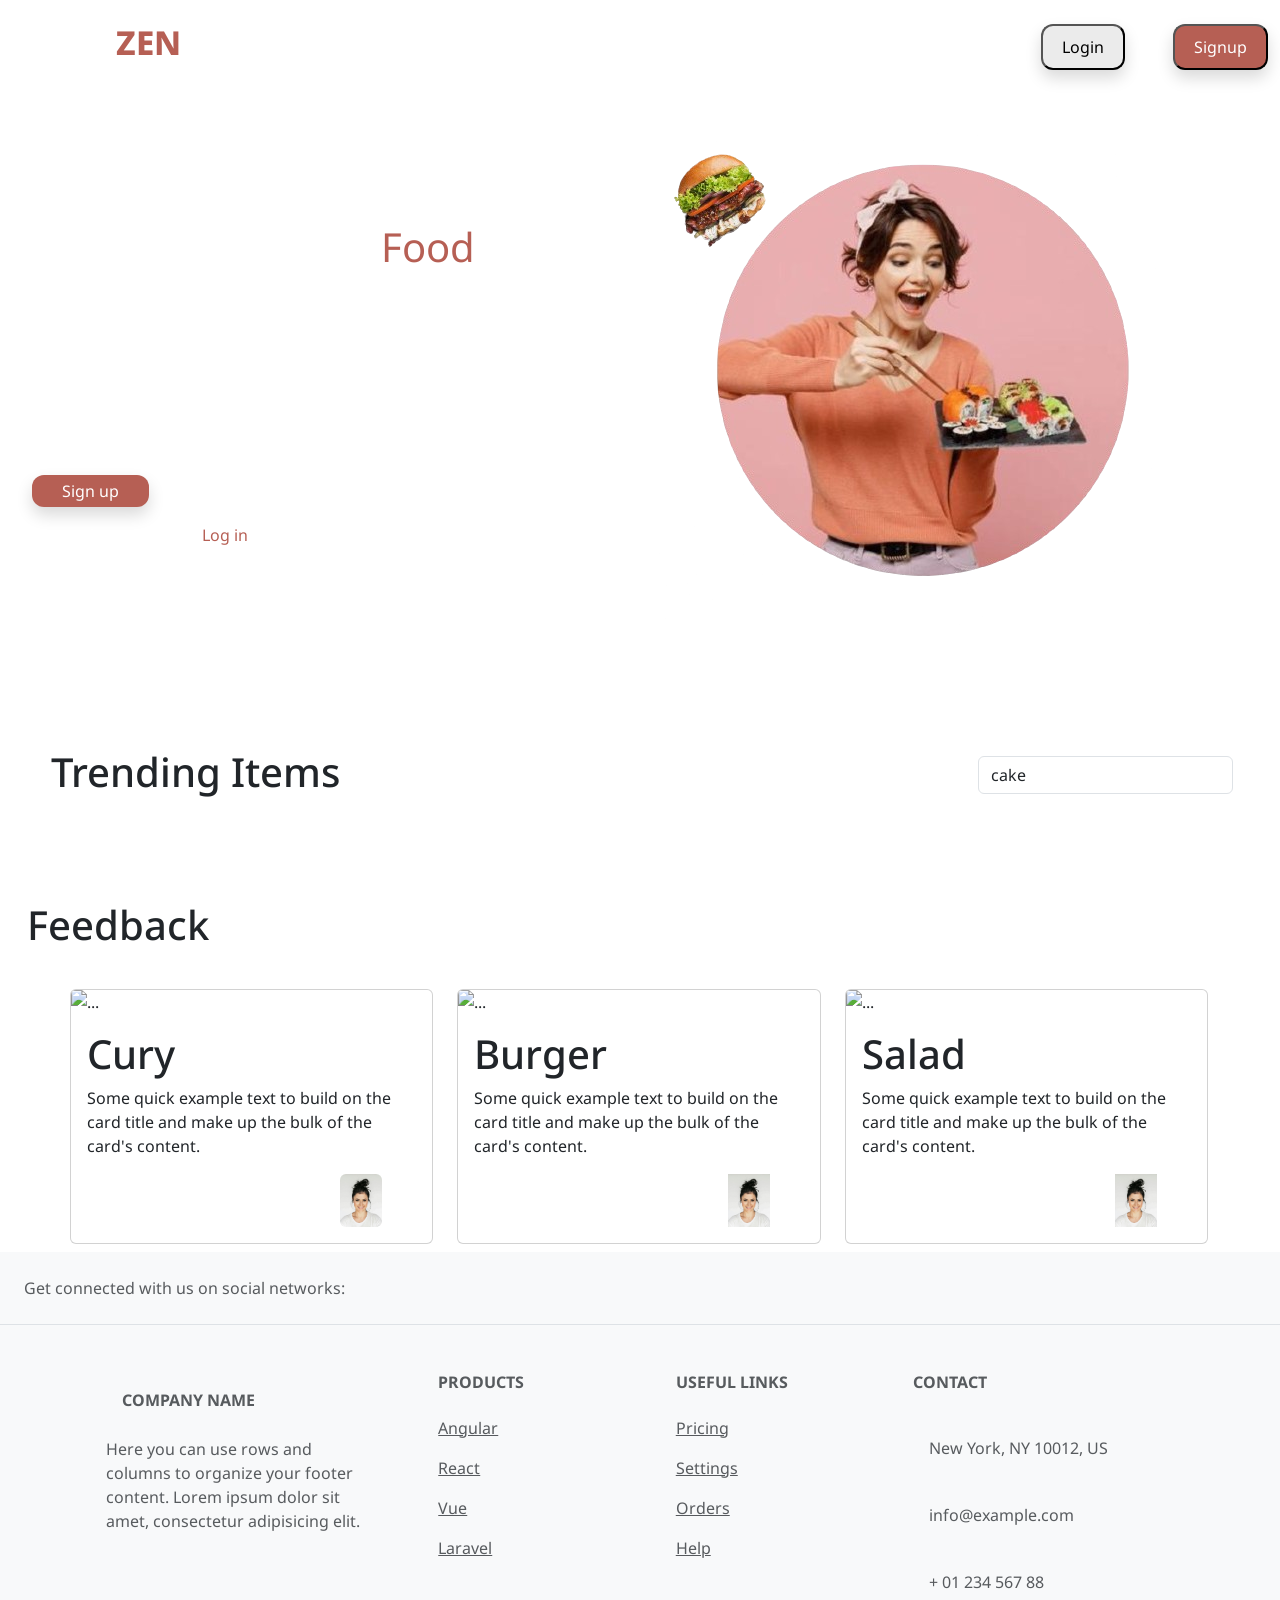
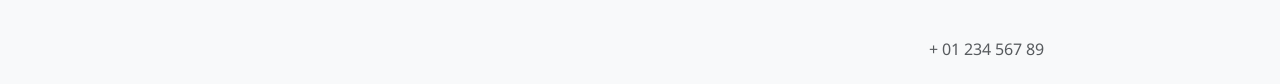
==== index.html @ cecc32c5 "remove pink color" ====
<!DOCTYPE html>
<html lang="en">

<head>
  <meta charset="UTF-8" />
  <meta name="viewport" content="width=device-width, initial-scale=1.0" />
  <title>Document</title>
  <link rel="stylesheet" href="front.css" />
  <link rel="preconnect" href="https://fonts.googleapis.com" />
  <link rel="preconnect" href="https://fonts.gstatic.com" crossorigin />
  <link rel="stylesheet" href="https://cdnjs.cloudflare.com/ajax/libs/aos/2.3.4/aos.css"
    integrity="sha512-1cK78a1o+ht2JcaW6g8OXYwqpev9+6GqOkz9xmBN9iUUhIndKtxwILGWYOSibOKjLsEdjyjZvYDq/cZwNeak0w=="
    crossorigin="anonymous" referrerpolicy="no-referrer" />
  <link rel="preconnect" href="https://fonts.googleapis.com">
  <link rel="preconnect" href="https://fonts.gstatic.com" crossorigin>
  <link href="https://fonts.googleapis.com/css2?family=Noto+Sans:ital,wght@0,100..900;1,100..900&display=swap"
    rel="stylesheet">

  <link href="https://cdn.jsdelivr.net/npm/bootstrap@5.3.3/dist/css/bootstrap.min.css" rel="stylesheet"
    integrity="sha384-QWTKZyjpPEjISv5WaRU9OFeRpok6YctnYmDr5pNlyT2bRjXh0JMhjY6hW+ALEwIH" crossorigin="anonymous">
</head>
<style>
  @media (max-width:425px) {
    .imgright {

      background-color: #FFD43B;
    }
  }
</style>
<style>
  @media (max-width:426px) {
    .imgright {
      display: none;
      ;
    }

    .aboutdiv1 {
      display: flex;
      flex-direction: column;
      justify-content: space-between;
      padding: 10vh 3vh;
      /* margin-bottom: 19px; */
    }

    .homeleft {
      width: 100vw;
      display: flex;
      justify-content: center;
      text-align: center;
      /* background: black; */
      padding: 0;
      /* margin-left: 2rem */
      ;
    }

    .homeright {
      width: 0;
      padding: 1rem;
    }

    #home {
      background-color: #d3ab19;
      height: 80vh;
    }

    #myVideo {
      display: none;
    }

    .feedback2 {
      
      padding: 55px;
    }
  }

  #myVideo {
    position: absolute;
    top: 0;
    left: 0;
    z-index: -1;
    filter: brightness(50%);
  }
</style>

<body>
  <section id="home">
    <video autoplay muted loop id="myVideo">
      <source src="food.mp4" type="video/mp4">
      Your browser does not support HTML5 video.
    </video>
    <nav class="navbar navifudi navbar-expand-lg">
      <div class="container-fluid">
        <a class="navbar-brand logodiv" href="#">
          <h1 style="color: white;">FOOD<span style="color: #b65f54; font-weight: 800;">ZEN</span></h1>
        </a>
        <button class="navbar-toggler hamburger" type="button" data-bs-toggle="collapse"
          data-bs-target="#navbarSupportedContent" aria-controls="navbarSupportedContent" aria-expanded="false"
          aria-label="Toggle navigation">
          <span class="navbar-toggler-icon"></span>
        </button>
        <div class="collapse navbar-collapse" id="navbarSupportedContent">
          <ul class="navbar-nav navmenu ms-auto mb-4 mb-lg-0 gap-5  ">
            <li class="nav-item ">
              <a class="nav-link active fs-3 fw-bold" aria-current="page" href="#home" style="color: white;">Home</a>
            </li>
            <li class="nav-item">
              <a class="nav-link fs-3 fw-bold" href="#about" style="color: white;">Recipe</a>
            </li>
            <li class="nav-item">
              <a class="nav-link fs-3 fw-bold" href="#feedback" style="color: white;">Feedback</a>
            </li>
          </ul>
          <form class="d-flex gap-5" role="search">
            <a href="#home"><button class="buttonsele1 shadow">Login</button></a>
            <a href="#home"><button class="buttonsele2 shadow">Signup</button></a>
          </form>
        </div>
      </div>
    </nav>

    <div class="homediv">
      <div class="homeleft">
        <div class="home1">
          <h1 style="color: white;">
            Your Daily Dish

            A <span style="color: #b65f54">Food</span> Journey
          </h1>
          <p style="color: white; font-size: 22px;">
            Embark on a culinary adventure with 'Your Daily Dish,' where every
            bite tells a story. Indulge in a flavorful journey through diverse
            cuisines and tantalizing flavors. Satisfaction awaits at every
            meal.
          </p>
          <button class="leftsidebutton1 shadow mb-3">Sign up</button>
          <p style="color: white;">
            Do you have account?
            <a href="#" class="leftsidebutton">Log in </a>
          </p>
        </div>
      </div>
      <div class="homeright ">
        <img class="imgright" src="Pink White Simple Geometric Circle Profile Photo Instagram Post.png" alt="" />
      </div>
    </div>
  </section>
  <!-- ABOUT SECTION -->

  <section id="about">
    <div class="aboutdiv1">
      <div class="aboutleft">
        <h1>Trending Items</h1>
      </div>
      <div class="aboutright">
        <nav class="navbar searchdiv">
          <div class="container-fluid">
            <form class="d-flex" onsubmit="searchRecipes(event)" role="search">
              <input id="searchInput" class="form-control me-2" type="search" placeholder="Search" aria-label="Search"
                value="cake" type="text" oninput="searchRecipes(event)" />
            </form>
          </div>
        </nav>
      </div>
    </div>

    <div class="container">
      <div id="recipeContainer" class="row gy-3"></div>
    </div>
    <div id="overlay" onclick="hidePopDiv()"></div>


    <div class="popdiv" id="popdiv" style="background-color: bisque;">
      <div class="tab">
        <button class="bt1 shadow" onclick="showtab(event, 'Ingredient')">Ingredient</button>
        <button class="bt2 shadow" onclick="showtab(event, 'Preparation')">Preparation</button>
      </div>
      <div id="Ingredient" class="tabcontent">
        <ul id="ingredientList"></ul>
      </div>
      <div id="Preparation" class="tabcontent">

      </div>
      <div class="share">

      </div>
    </div>



  </section>

  <!-- FEEDBACK PAGE -->

  <section id="feedback">
    <div class="feedback1">
      <h1 style=" margin-bottom: 32px;">Feedback</h1>
    </div>

    <div class="feedback2">

      <div class="row feedbackdata">
        <div class="col-12 col-sm-6 col-md-4">
          <div class="card">
            <img src="https://20fix.com/xfood/img/butternut-squash-apple-soup-365210.jpg" class="card-img-top"
              alt="..." />
            <div class="card-body">
              <h1 class="card-title">Cury</h1>
              <p class="card-text">
                Some quick example text to build on the card title and make up the bulk of the card's content.
              </p>
              <div class="d-flex justify-content-between">
                <div>
                  <i class="fa-solid fa-star" style="color: #ffd43b; font-size: 21px;"></i>
                  <i class="fa-solid fa-star" style="color: #ffd43b; font-size: 21px;"></i>
                  <i class="fa-solid fa-star-half-stroke" style="color: #FFD43B; font-size: 21px;"></i>
                  <i class="fa-solid fa-star-half-stroke" style="color: #FFD43B; font-size: 21px;"></i>
                </div>
                <div>
                  <img src="user1.png" height="53px" style="margin-right: 34px" class="rounded" />
                </div>
              </div>
            </div>
          </div>
        </div>
        <div class="col-12 col-sm-6 col-md-4">
          <div class="card">
            <img src="https://20fix.com/xfood/img/lentil-veggie-burgers.jpg" class="card-img-top" alt="..." />
            <div class="card-body">
              <h1 class="card-title">Burger</h1>
              <p class="card-text">
                Some quick example text to build on the card title and make up the bulk of the card's content.
              </p>
              <div class="d-flex justify-content-between">
                <div>
                  <i class="fa-solid fa-star" style="color: #ffd43b; font-size: 21px;"></i>
                  <i class="fa-solid fa-star" style="color: #ffd43b; font-size: 21px;"></i>
                  <i class="fa-solid fa-star-half-stroke" style="color: #FFD43B; font-size: 21px;"></i>
                  <i class="fa-solid fa-star-half-stroke" style="color: #FFD43B; font-size: 21px;"></i>
                </div>
                <div>
                  <img src="user1.png" height="53px" style="margin-right: 34px" />
                </div>
              </div>
            </div>
          </div>
        </div>
        <div class="col-12 col-sm-6 col-md-4">
          <div class="card">
            <img src="https://20fix.com/xfood/img/swiss-chard-pasta-with-toasted-hazelnuts-and-parmesan.jpg"
              class="card-img-top" alt="..." />
            <div class="card-body">
              <h1 class="card-title">Salad</h1>
              <p class="card-text">
                Some quick example text to build on the card title and make up the bulk of the card's content.
              </p>
              <div class="d-flex justify-content-between">
                <div>
                  <i class="fa-solid fa-star" style="color: #ffd43b; font-size: 21px;"></i>
                  <i class="fa-solid fa-star" style="color: #ffd43b; font-size: 21px;"></i>
                  <i class="fa-solid fa-star-half-stroke" style="color: #FFD43B; font-size: 21px;"></i>
                  <i class="fa-solid fa-star-half-stroke" style="color: #FFD43B; font-size: 21px;"></i>
                </div>
                <div>
                  <img src="user1.png" height="53px" style="margin-right: 34px" />
                </div>
              </div>
            </div>
          </div>
        </div>

      </div>

    </div>
    </div>


    </div>
  </section>

  <!-- Footer -->
  <footer class="text-center text-lg-start bg-body-tertiary text-muted">
    <!-- Section: Social media -->
    <section class="d-flex justify-content-center justify-content-lg-between p-4 border-bottom">
      <!-- Left -->
      <div class="me-5 d-none d-lg-block">
        <span>Get connected with us on social networks:</span>
      </div>
      <!-- Left -->

      <!-- Right -->
      <div>
        <a href="" class="me-4 text-reset">
          <i class="fab fa-facebook-f"></i>
        </a>
        <a href="" class="me-4 text-reset">
          <i class="fab fa-twitter"></i>
        </a>
        <a href="" class="me-4 text-reset">
          <i class="fab fa-google"></i>
        </a>
        <a href="" class="me-4 text-reset">
          <i class="fab fa-instagram"></i>
        </a>
        <a href="" class="me-4 text-reset">
          <i class="fab fa-linkedin"></i>
        </a>
        <a href="" class="me-4 text-reset">
          <i class="fab fa-github"></i>
        </a>
      </div>
      <!-- Right -->
    </section>
    <!-- Section: Social media -->

    <!-- Section: Links  -->
    <section class="">
      <div class="container text-center text-md-start mt-5">
        <!-- Grid row -->
        <div class="row mt-3">
          <!-- Grid column -->
          <div class="col-md-3 col-lg-4 col-xl-3 mx-auto mb-4">
            <!-- Content -->
            <h6 class="text-uppercase fw-bold mb-4">
              <i class="fas fa-gem me-3"></i>Company name
            </h6>
            <p>
              Here you can use rows and columns to organize your footer content. Lorem ipsum
              dolor sit amet, consectetur adipisicing elit.
            </p>
          </div>
          <!-- Grid column -->

          <!-- Grid column -->
          <div class="col-md-2 col-lg-2 col-xl-2 mx-auto mb-4">
            <!-- Links -->
            <h6 class="text-uppercase fw-bold mb-4">
              Products
            </h6>
            <p>
              <a href="#!" class="text-reset">Angular</a>
            </p>
            <p>
              <a href="#!" class="text-reset">React</a>
            </p>
            <p>
              <a href="#!" class="text-reset">Vue</a>
            </p>
            <p>
              <a href="#!" class="text-reset">Laravel</a>
            </p>
          </div>
          <!-- Grid column -->

          <!-- Grid column -->
          <div class="col-md-3 col-lg-2 col-xl-2 mx-auto mb-4">
            <!-- Links -->
            <h6 class="text-uppercase fw-bold mb-4">
              Useful links
            </h6>
            <p>
              <a href="#!" class="text-reset">Pricing</a>
            </p>
            <p>
              <a href="#!" class="text-reset">Settings</a>
            </p>
            <p>
              <a href="#!" class="text-reset">Orders</a>
            </p>
            <p>
              <a href="#!" class="text-reset">Help</a>
            </p>
          </div>
          <!-- Grid column -->

          <!-- Grid column -->
          <div class="col-md-4 col-lg-3 col-xl-3 mx-auto mb-md-0 mb-4">
            <!-- Links -->
            <h6 class="text-uppercase fw-bold mb-4">Contact</h6>
            <p><i class="fas fa-home me-3"></i> New York, NY 10012, US</p>
            <p>
              <i class="fas fa-envelope me-3"></i>
              info@example.com
            </p>
            <p><i class="fas fa-phone me-3"></i> + 01 234 567 88</p>
            <p><i class="fas fa-print me-3"></i> + 01 234 567 89</p>
          </div>
          <!-- Grid column -->
        </div>
        <!-- Grid row -->
      </div>
    </section>
    <!-- Copyright -->
  </footer>
  <!-- Footer -->

  <script src="https://cdn.jsdelivr.net/npm/bootstrap@5.3.3/dist/js/bootstrap.bundle.min.js"
    integrity="sha384-YvpcrYf0tY3lHB60NNkmXc5s9fDVZLESaAA55NDzOxhy9GkcIdslK1eN7N6jIeHz"
    crossorigin="anonymous"></script>

  <script src="https://kit.fontawesome.com/7296f253b1.js" crossorigin="anonymous"></script>

  <script>
    function hidePopDiv() {
      document.getElementById("popdiv").style.visibility = "hidden";
      document.getElementById("overlay").style.visibility = "hidden";
    }

    function handleInput(event) {
      let searchInput = event.target.value;
      if (searchInput.trim().length === 0) {
        searchInput = "cake";
      }
      searchRecipes(searchInput);
    }
    async function searchRecipes(event) {
      event.preventDefault();
      let searchInput = document.getElementById("searchInput").value;

      if (searchInput.trim().length === 0) {
        searchInput = "cake";
      }

      const url = `https://food-recipes-with-images.p.rapidapi.com/?q=${searchInput}&limit=6`;
      const options = {
        method: "GET",
        headers: {
          "X-RapidAPI-Key": "6c50e91cd8msh9b3bb0dea50c652p1265b2jsn2432b0e5a22e",
          "X-RapidAPI-Host": "food-recipes-with-images.p.rapidapi.com",
        },
      };
      try {
        const response = await fetch(url, options);
        const data = await response.json();

        let recipeCards = "";

        data.d.forEach((d) => {
          recipeCards += `
          <div class="col-md-4 rounded">
            <div class="card">
              <h5 class="card-title text-center">${d.Title}</h5>
              <img src="${d.Image}" class="card-img-top rounded-5" alt="${d.Title}" />
              <div class="card-body d-flex justify-content-between">
                <a href="#" class="btn btn-primary " onClick="showPopDiv('${d.id}')" class=" text-center">Click to view</a>
                <i class="fa-solid fa-square-share-nodes" id="shareIcon"></i>

                
                
              </div>
              
            </div>
          </div>`;
        });

        document.getElementById("recipeContainer").innerHTML = recipeCards;
      } catch (error) {
        console.error(error);
      }
    }

    async function showPopDiv(recipeId) {
      document.getElementById("popdiv").style.visibility = "visible";
      document.getElementById("overlay").style.visibility = "visible";

      try {
        const response = await fetch(
          `https://food-recipes-with-images.p.rapidapi.com/?q=${recipeId}&limit=6`,
          {
            headers: {
              "X-RapidAPI-Key":
                "6c50e91cd8msh9b3bb0dea50c652p1265b2jsn2432b0e5a22e",
              "X-RapidAPI-Host": "food-recipes-with-images.p.rapidapi.com",
            },
          }
        );
        const recipeData = await response.json();

        const ingredientsList = document.getElementById("Ingredient");
        const preparationText = document.getElementById("Preparation");

        ingredientsList.innerHTML = "";
        console.log('recipeData.d:', recipeData.d);
        if (recipeData.d && Array.isArray(recipeData.d)) {
          const recipe = recipeData.d[0];
          console.log("lamba haee ", recipe.Ingredients.length);


          if (recipeData.d && Array.isArray(recipeData.d)) {
            const recipe = recipeData.d[0];
            if (
              recipe.Ingredients &&
              Object.keys(recipe.Ingredients).length > 0
            ) {
              for (const key in recipe.Ingredients) {
                const ingredient = recipe.Ingredients[key];
                const listItem = document.createElement("li");
                listItem.textContent = ingredient;
                ingredientsList.appendChild(listItem);
              }
            } else {
              ingredientsList.textContent = "No ingredients available.";
            }
          }

          if (typeof recipe.Instructions === "string") {
            preparationText.textContent = recipe.Instructions;
          } else {
            preparationText.textContent =
              "No preparation instructions available.";
          }
        }
      } catch (error) {
        console.error(error);
      }
    }



  </script>

  <script>
    function showtab(evt, tabName) {
      var i, tabcontent, tablinks;
      tabcontent = document.getElementsByClassName("tabcontent");
      for (i = 0; i < tabcontent.length; i++) {
        tabcontent[i].style.display = "none";
      }
      tablinks = document.getElementsByClassName("shadow");
      for (i = 0; i < tablinks.length; i++) {
        tablinks[i].className = tablinks[i].className.replace(" active", "");
      }
      document.getElementById(tabName).style.display = "block";
      evt.currentTarget.className += " active";
    }
  </script>


  <!-- <script type="module" src="https://cdn.jsdelivr.net/npm/@bufferhead/nightowl@0.0.14/dist/nightowl.js"></script> -->


</body>

</html>
---- front.css ----
* {
  margin: 0;
  padding: 0;
  box-sizing:content-box;
 font-family: "Noto Sans", sans-serif;
  font-optical-sizing: auto;
  font-weight: 400;
  font-style: normal;
  font-variation-settings:
    "wdth" 100;
  scroll-behavior: smooth;
  
}
[hidden] {
  display: none;
}

.logodiv {
  margin: 10px 10px;
  
  h1 {
    font-size: 33px;
    font-weight: 800;
  }
}
.navele {
  margin-left: 39px;
}


/* #Preparation {
  overflow-y: hidden;
  scrollbar-width: 12px;
} */

.buttonsele1 {
  background: #ebebeb;
  color: black;
  border-radius: 12px;

  padding: 9px 19px;
}
.buttonsele2 {
  background: #b65f54;
  color: white;
  border-radius: 12px;

  padding: 9px 19px;
}
.navmenu {
  margin-right: 29vh;
}
.homediv {
  display: flex;
  justify-content: space-between;
  align-items: center;
  /* margin-top: 50px; */
  padding: 2rem;
}
.homeleft {
  /* margin-top: 23px; */
  width: 50%;
  animation: hello 2s;
}
.leftsidebutton {
  text-decoration: none;
  color: #b65f54;
}
.leftsidebutton1 {
  background-color: #b65f54;
  padding: 4px 30px;
  border-radius: 12px;
  color: white;
  border: 1px none;
}
.home1 h1 {
  
  font-size: px;
  font-weight: 800;
 
  margin-top: 34px;
}

.homeright {
  width: 50%;
 
  
  animation: hello 2s;
}
.homeright img {
  margin-left: 2vh;
}
.navifudi {
  animation: hello2 2s;
}
/* @keyframes hello {
  0% {
    transform: translateX(-100%);
  }
  100% {
    transform: translateX(0);
  }
}
@keyframes hello2 {
  0% {
    transform: translateY(-100%);
  }
  100% {
    transform: translateY(0);
  }
} */

.aboutdiv1 {
  display: flex;
  justify-content: space-between;
  padding: 10vh 3vh;
  /* margin-bottom: 19px; */
}
.aboutleft {
  margin-left: 24px;
}
.me-2 {
  width: 80vh;
}

.popdiv {
 background: rgb(238,174,202);
background: radial-gradient(circle, rgba(238,174,202,1) 0%, rgba(148,187,233,1) 100%);
  border-radius: 23px;
  position: absolute;
  /* left: 7vh; */
  padding: 2rem;
  top: 10vh;
  height: fit-content;
  width: 100%;
  z-index: 3;
  visibility: hidden;
}
.popdiv2 {
  h1 {
    font-weight: 800;
  }
}
#overlay {
  position: fixed;
  visibility: hidden;
  width: 100%;
  height: 100%;
  top: 0;
  left: 0;
  right: 0;
  bottom: 0;
  background-color: rgba(0, 0, 0, 0.6);
  z-index: 2;
  backdrop-filter: blur(6px);
}
.ingredientlist {
  font-size: 20px;
  font-weight: 700;
  background-color: #4ebf0d !important;
  overflow-y: auto;
  max-height: 300px;
  margin-top: 23px;
}
.preparationdiv {
  font-size: 20px;
  font-weight: 700;
  overflow-y: auto;
  max-height: 300px;
  margin-top: 23px;
  gap: 1;
}
.fa-solid{
    font-weight: 900;
    font-size: 28px;
    
}


.feedback1 {
  margin-left: 27px;
  margin-top: 23px;
  animation: hello 2s;
}
.feedback2 {
 margin-left: -1px;
    animation: hello2 2s;
    width: 100%;
    
    padding: 8px 71px;
  
}

.navibar {
  position: fixed;
}
#footer {
  margin-top: 23px;
  background-color: #d42525;
  margin-bottom: 0;
  padding-bottom: 0px;
}

.footerparenetdiv {
  /* background-color: palegreen; */
}
.foot1 {
  width: 25%;
  background-color: burlywood;
  h1 {
    color: black;
    margin-left: 18px;
    font-weight: 700;
  }
  p {
    margin-top: 23px;
    margin-left: 18px;
  }
}
.foot2 {
  width: 25%;
  h1 {
    font-size: 21px;
    margin-left: 26px;
  }
  ul {
    list-style: none;
    margin-left: 29px;
  }
  a {
    text-decoration: none;
  }
  li {
    color: black;
    margin-top: 20px;
  }
}
.foot3 {
  width: 25%;
  h1 {
    font-size: 21px;
    margin-left: 26px;
  }
  ul {
    list-style: none;
    margin-left: -8px;
  }
  a {
    text-decoration: none;
  }
  li {
    color: black;
    margin-top: 20px;
  }
}
.foot4 {
  background-color: #4ebf0d;
  width: 25%;
}
.tailleft {
  h2 {
    font-size: 17px;
  }
}
.tailright i {
  margin-right: 30px;
  cursor: pointer;
}

.tab {
  padding-bottom: 2rem;
  display: flex;
  justify-content: space-between;
  .bt1 {
    padding: 12px 12px;
    width: 50%;
    height: 50%;
  }
  .bt1:hover,
  .bt2:hover {
    background-color: black;
    color: white;
    transition: 0.6s ease;
  }
  .bt2 {
    padding: 12px 12px;
    width: 50%;
  }
}
.tabcontent {
  display: none;
}
.recipebutton{
  background-color: #4ebf0d;
}
.fa-solid, .fas {
    font-weight: 900;
    font-size: 34px;
    /* color: blue; */
}
/* mobile small */
@media (max-width:320px) 
{
  .homeright .imgright{
    opacity: 0;
  }
  .homediv{
   
    width: 99%;
    height: 76vh;
    margin-left: 2px 
    
  }
  
  .home1{
   
    width: 63vh;
  }

  .aboutdiv1{
    
    .aboutleft{
      
      margin-left: 0px;
      width: 32vh;
    }
    h1{
      font-size: 20px;
      margin-top:11px;
    }
  }
  
}
/* @media (max-width:424px) {
 .homeright .imgright{
    display: none;

  }
   .homediv{
   
    width: 97%;
    height: 48vh;
    margin-left: 2px;
    
    margin-top: 11px;
    .homeleft{
      
      width: 100%;
    }
    .homeright{
      
      width: 0px;

    }
    
  }
   .home1{
   
    width: 57vh;
    
    h1{
      
      width: 44vh;
    }
  }
  .aboutdiv1{
    
    .aboutleft{
      
      margin-left: 0px;
      width: 32vh;
    }
    h1{
      font-size: 20px;
      margin-top:11px;
    }
  }
} */

@media (max-width:425px) {
  .imgright{
    background-color: palegreen;
  }
}
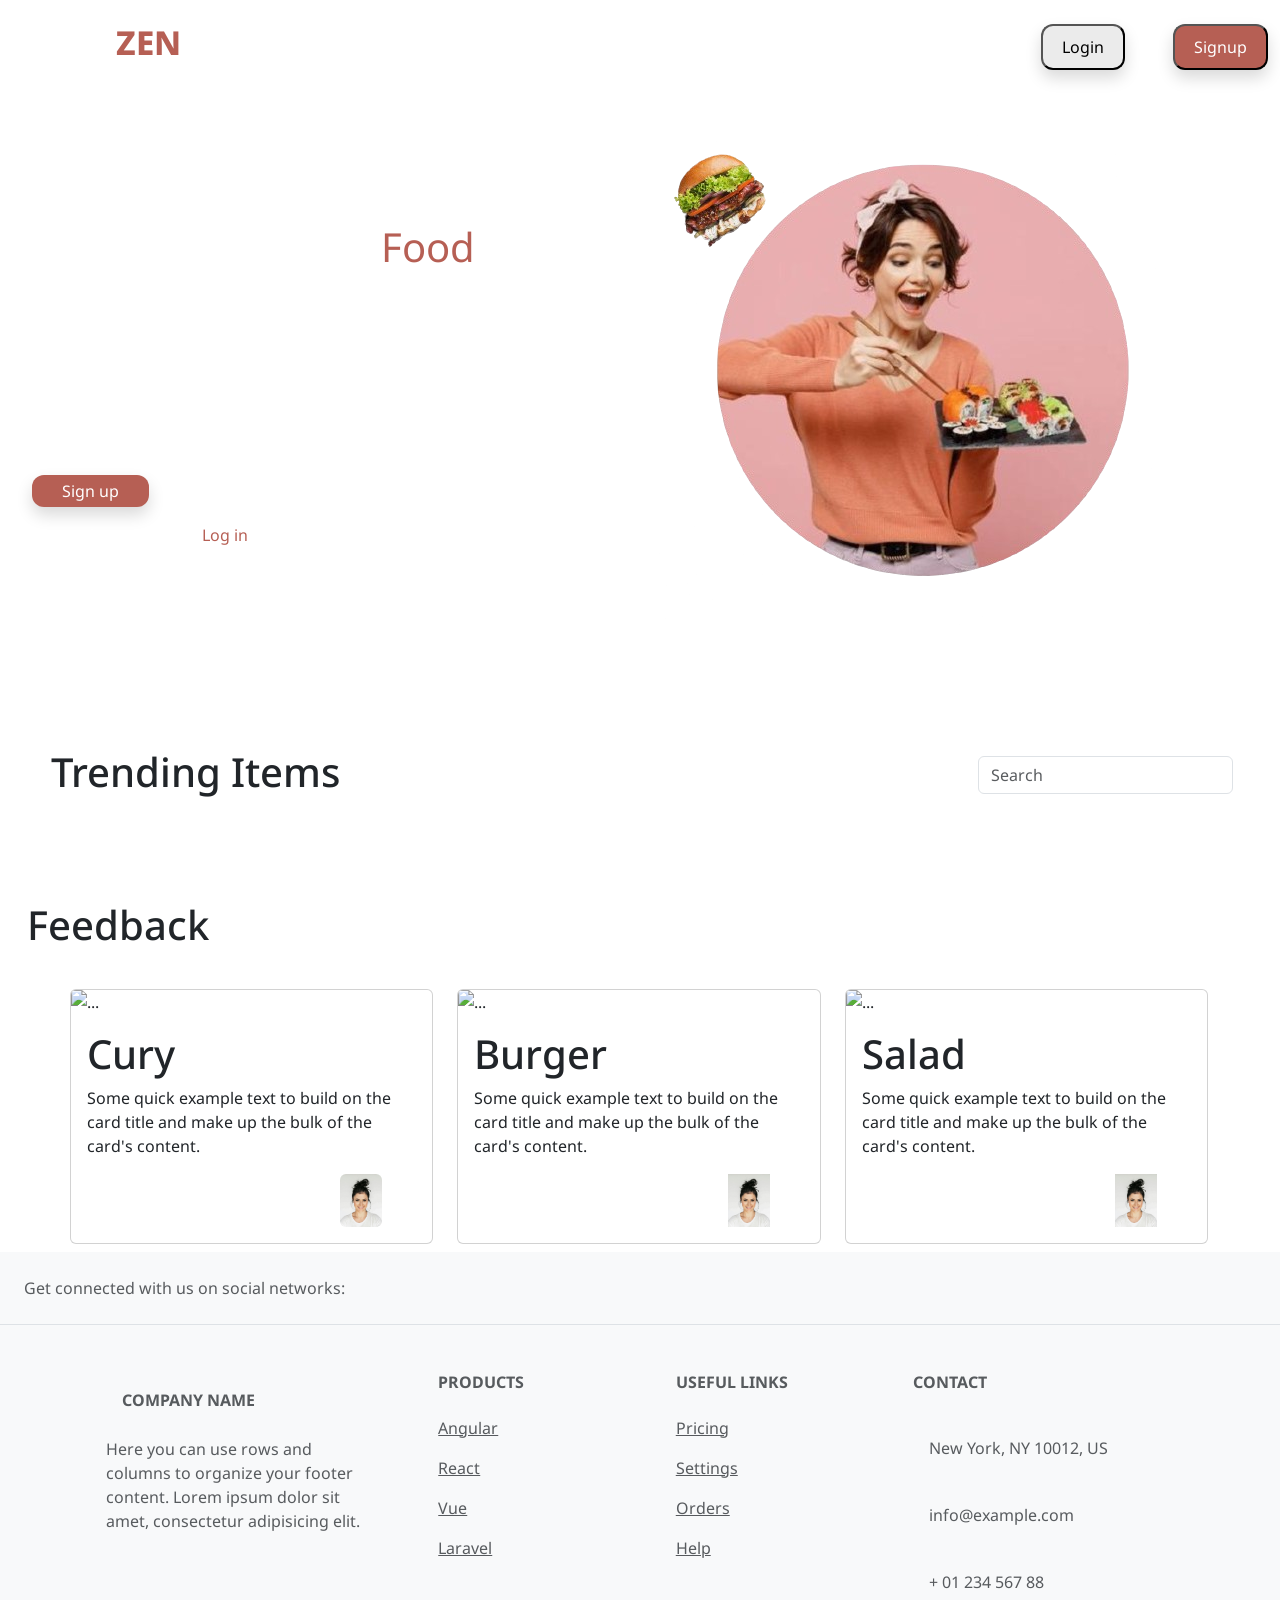
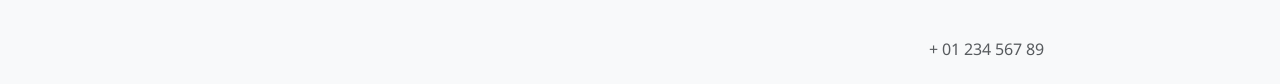
==== commit 64a0270f: "add share button" ====
--- a/index.html
+++ b/index.html
@@ -59,7 +59,7 @@
     }
 
     #home {
-      background-color: #d3ab19;
+      background-color: orange;
       height: 80vh;
     }
 
@@ -68,8 +68,13 @@
     }
 
     .feedback2 {
-      
+
+
       padding: 55px;
+    }
+
+    .feedbackdata {
+      gap: 23px;
     }
   }
 
@@ -156,7 +161,7 @@
           <div class="container-fluid">
             <form class="d-flex" onsubmit="searchRecipes(event)" role="search">
               <input id="searchInput" class="form-control me-2" type="search" placeholder="Search" aria-label="Search"
-                value="cake" type="text" oninput="searchRecipes(event)" />
+                type="text" oninput="searchRecipes(event)" />
             </form>
           </div>
         </nav>
@@ -399,143 +404,10 @@
 
   <script src="https://kit.fontawesome.com/7296f253b1.js" crossorigin="anonymous"></script>
 
-  <script>
-    function hidePopDiv() {
-      document.getElementById("popdiv").style.visibility = "hidden";
-      document.getElementById("overlay").style.visibility = "hidden";
-    }
-
-    function handleInput(event) {
-      let searchInput = event.target.value;
-      if (searchInput.trim().length === 0) {
-        searchInput = "cake";
-      }
-      searchRecipes(searchInput);
-    }
-    async function searchRecipes(event) {
-      event.preventDefault();
-      let searchInput = document.getElementById("searchInput").value;
-
-      if (searchInput.trim().length === 0) {
-        searchInput = "cake";
-      }
-
-      const url = `https://food-recipes-with-images.p.rapidapi.com/?q=${searchInput}&limit=6`;
-      const options = {
-        method: "GET",
-        headers: {
-          "X-RapidAPI-Key": "6c50e91cd8msh9b3bb0dea50c652p1265b2jsn2432b0e5a22e",
-          "X-RapidAPI-Host": "food-recipes-with-images.p.rapidapi.com",
-        },
-      };
-      try {
-        const response = await fetch(url, options);
-        const data = await response.json();
-
-        let recipeCards = "";
-
-        data.d.forEach((d) => {
-          recipeCards += `
-          <div class="col-md-4 rounded">
-            <div class="card">
-              <h5 class="card-title text-center">${d.Title}</h5>
-              <img src="${d.Image}" class="card-img-top rounded-5" alt="${d.Title}" />
-              <div class="card-body d-flex justify-content-between">
-                <a href="#" class="btn btn-primary " onClick="showPopDiv('${d.id}')" class=" text-center">Click to view</a>
-                <i class="fa-solid fa-square-share-nodes" id="shareIcon"></i>
-
-                
-                
-              </div>
-              
-            </div>
-          </div>`;
-        });
-
-        document.getElementById("recipeContainer").innerHTML = recipeCards;
-      } catch (error) {
-        console.error(error);
-      }
-    }
-
-    async function showPopDiv(recipeId) {
-      document.getElementById("popdiv").style.visibility = "visible";
-      document.getElementById("overlay").style.visibility = "visible";
-
-      try {
-        const response = await fetch(
-          `https://food-recipes-with-images.p.rapidapi.com/?q=${recipeId}&limit=6`,
-          {
-            headers: {
-              "X-RapidAPI-Key":
-                "6c50e91cd8msh9b3bb0dea50c652p1265b2jsn2432b0e5a22e",
-              "X-RapidAPI-Host": "food-recipes-with-images.p.rapidapi.com",
-            },
-          }
-        );
-        const recipeData = await response.json();
-
-        const ingredientsList = document.getElementById("Ingredient");
-        const preparationText = document.getElementById("Preparation");
-
-        ingredientsList.innerHTML = "";
-        console.log('recipeData.d:', recipeData.d);
-        if (recipeData.d && Array.isArray(recipeData.d)) {
-          const recipe = recipeData.d[0];
-          console.log("lamba haee ", recipe.Ingredients.length);
-
-
-          if (recipeData.d && Array.isArray(recipeData.d)) {
-            const recipe = recipeData.d[0];
-            if (
-              recipe.Ingredients &&
-              Object.keys(recipe.Ingredients).length > 0
-            ) {
-              for (const key in recipe.Ingredients) {
-                const ingredient = recipe.Ingredients[key];
-                const listItem = document.createElement("li");
-                listItem.textContent = ingredient;
-                ingredientsList.appendChild(listItem);
-              }
-            } else {
-              ingredientsList.textContent = "No ingredients available.";
-            }
-          }
-
-          if (typeof recipe.Instructions === "string") {
-            preparationText.textContent = recipe.Instructions;
-          } else {
-            preparationText.textContent =
-              "No preparation instructions available.";
-          }
-        }
-      } catch (error) {
-        console.error(error);
-      }
-    }
-
-
-
-  </script>
-
-  <script>
-    function showtab(evt, tabName) {
-      var i, tabcontent, tablinks;
-      tabcontent = document.getElementsByClassName("tabcontent");
-      for (i = 0; i < tabcontent.length; i++) {
-        tabcontent[i].style.display = "none";
-      }
-      tablinks = document.getElementsByClassName("shadow");
-      for (i = 0; i < tablinks.length; i++) {
-        tablinks[i].className = tablinks[i].className.replace(" active", "");
-      }
-      document.getElementById(tabName).style.display = "block";
-      evt.currentTarget.className += " active";
-    }
-  </script>
-
-
-  <!-- <script type="module" src="https://cdn.jsdelivr.net/npm/@bufferhead/nightowl@0.0.14/dist/nightowl.js"></script> -->
+  <script src="script.js"></script>
+
+
+
 
 
 </body>
--- a/front.css
+++ b/front.css
@@ -161,6 +161,9 @@
   overflow-y: auto;
   max-height: 300px;
   margin-top: 23px;
+  l{
+    list-style: decimal;
+  }
 }
 .preparationdiv {
   font-size: 20px;
@@ -376,9 +379,3 @@
     }
   }
 } */
-
-@media (max-width:425px) {
-  .imgright{
-    background-color: palegreen;
-  }
-}
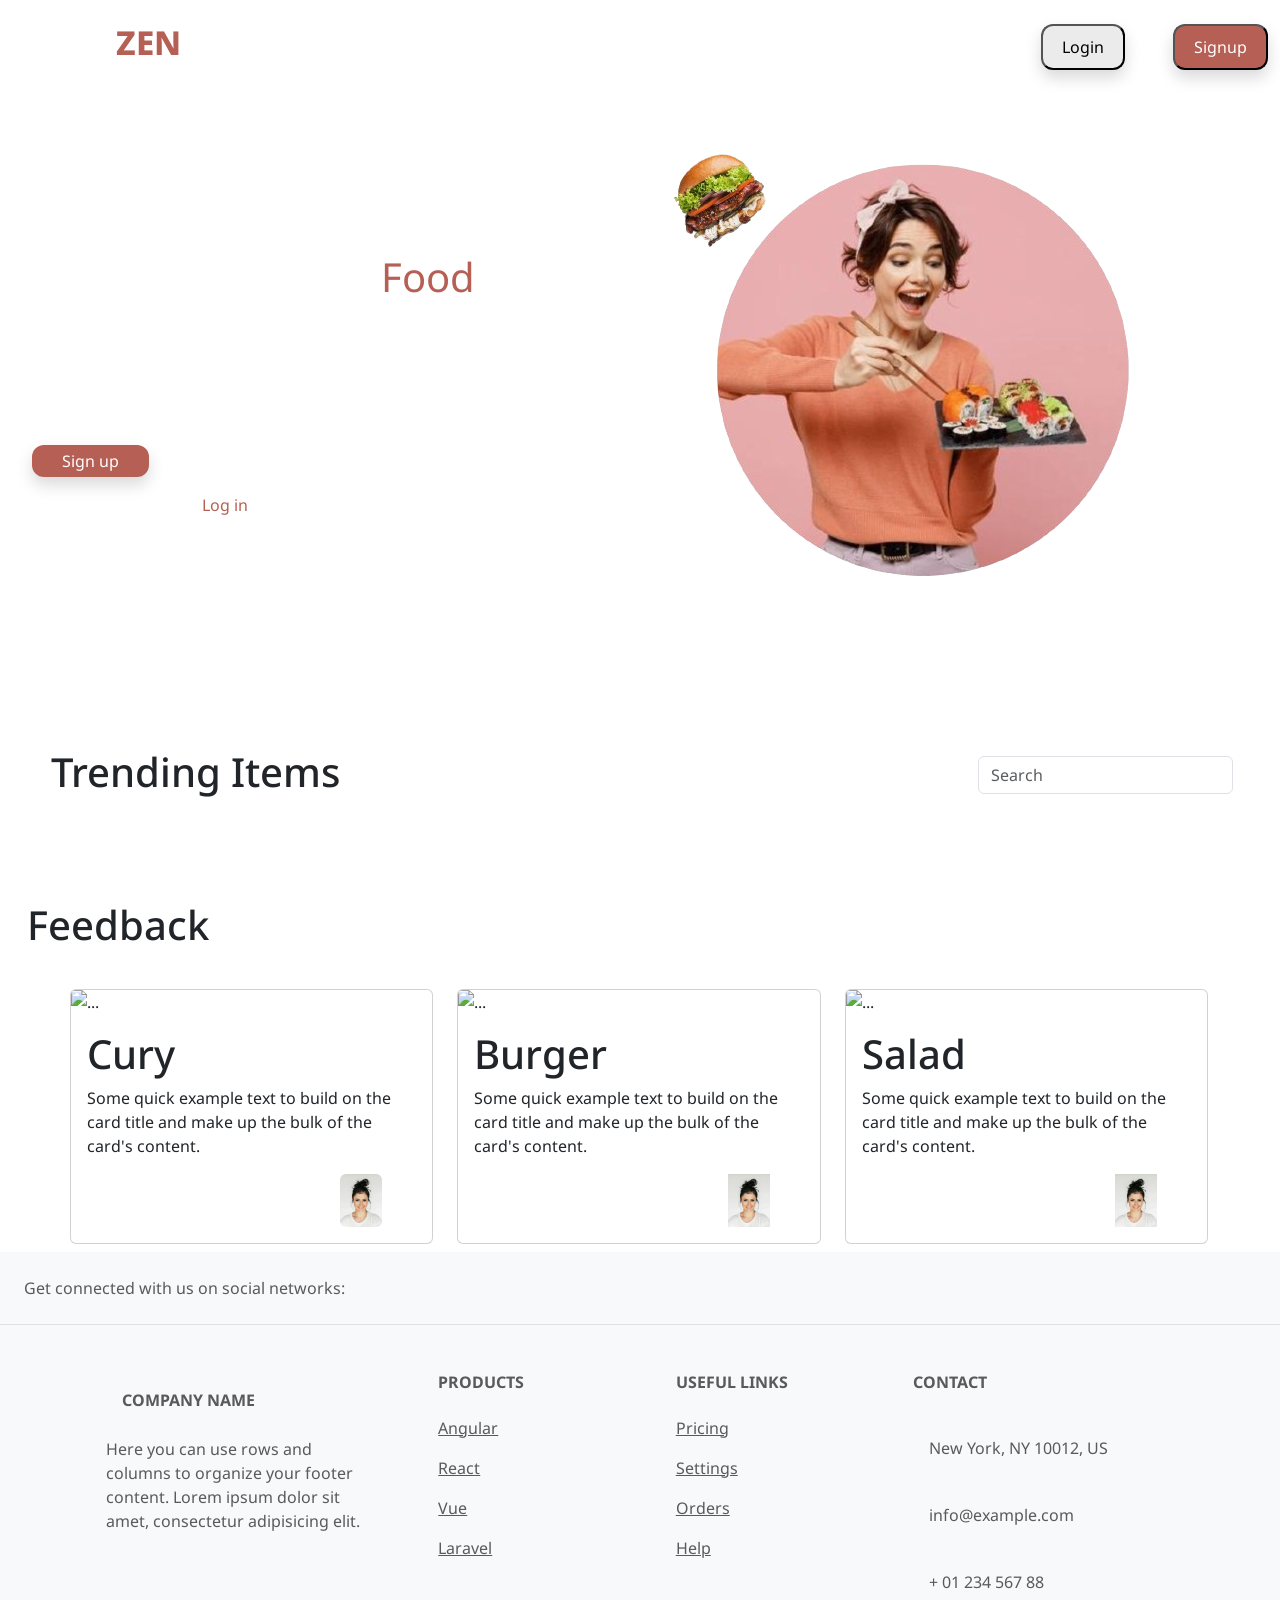
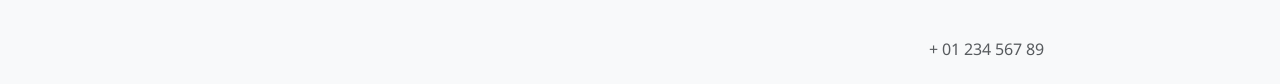
==== commit 0290bfc9: "fix x axis scrolling issue  of extra width" ====
--- a/index.html
+++ b/index.html
@@ -83,6 +83,7 @@
     top: 0;
     left: 0;
     z-index: -1;
+    width: 100%;
     filter: brightness(50%);
   }
 </style>
@@ -106,13 +107,13 @@
         <div class="collapse navbar-collapse" id="navbarSupportedContent">
           <ul class="navbar-nav navmenu ms-auto mb-4 mb-lg-0 gap-5  ">
             <li class="nav-item ">
-              <a class="nav-link active fs-3 fw-bold" aria-current="page" href="#home" style="color: white;">Home</a>
+              <a class="nav-link active fs-4 fw-bold " aria-current="page" href="#home" style="color: white; ;">Home</a>
             </li>
             <li class="nav-item">
-              <a class="nav-link fs-3 fw-bold" href="#about" style="color: white;">Recipe</a>
+              <a class="nav-link fs-4 fw-bold " href="#about" style="color: white;">Recipe</a>
             </li>
             <li class="nav-item">
-              <a class="nav-link fs-3 fw-bold" href="#feedback" style="color: white;">Feedback</a>
+              <a class="nav-link fs-4 fw-bold " href="#feedback" style="color: white;">Feedback</a>
             </li>
           </ul>
           <form class="d-flex gap-5" role="search">
@@ -131,7 +132,7 @@
 
             A <span style="color: #b65f54">Food</span> Journey
           </h1>
-          <p style="color: white; font-size: 22px;">
+          <p style="color: white;">
             Embark on a culinary adventure with 'Your Daily Dish,' where every
             bite tells a story. Indulge in a flavorful journey through diverse
             cuisines and tantalizing flavors. Satisfaction awaits at every
--- a/front.css
+++ b/front.css
@@ -20,6 +20,7 @@
   
   h1 {
     font-size: 33px;
+    
     font-weight: 800;
   }
 }
@@ -197,74 +198,6 @@
 .navibar {
   position: fixed;
 }
-#footer {
-  margin-top: 23px;
-  background-color: #d42525;
-  margin-bottom: 0;
-  padding-bottom: 0px;
-}
-
-.footerparenetdiv {
-  /* background-color: palegreen; */
-}
-.foot1 {
-  width: 25%;
-  background-color: burlywood;
-  h1 {
-    color: black;
-    margin-left: 18px;
-    font-weight: 700;
-  }
-  p {
-    margin-top: 23px;
-    margin-left: 18px;
-  }
-}
-.foot2 {
-  width: 25%;
-  h1 {
-    font-size: 21px;
-    margin-left: 26px;
-  }
-  ul {
-    list-style: none;
-    margin-left: 29px;
-  }
-  a {
-    text-decoration: none;
-  }
-  li {
-    color: black;
-    margin-top: 20px;
-  }
-}
-.foot3 {
-  width: 25%;
-  h1 {
-    font-size: 21px;
-    margin-left: 26px;
-  }
-  ul {
-    list-style: none;
-    margin-left: -8px;
-  }
-  a {
-    text-decoration: none;
-  }
-  li {
-    color: black;
-    margin-top: 20px;
-  }
-}
-.foot4 {
-  background-color: #4ebf0d;
-  width: 25%;
-}
-.tailleft {
-  h2 {
-    font-size: 17px;
-  }
-}
 .tailright i {
   margin-right: 30px;
   cursor: pointer;
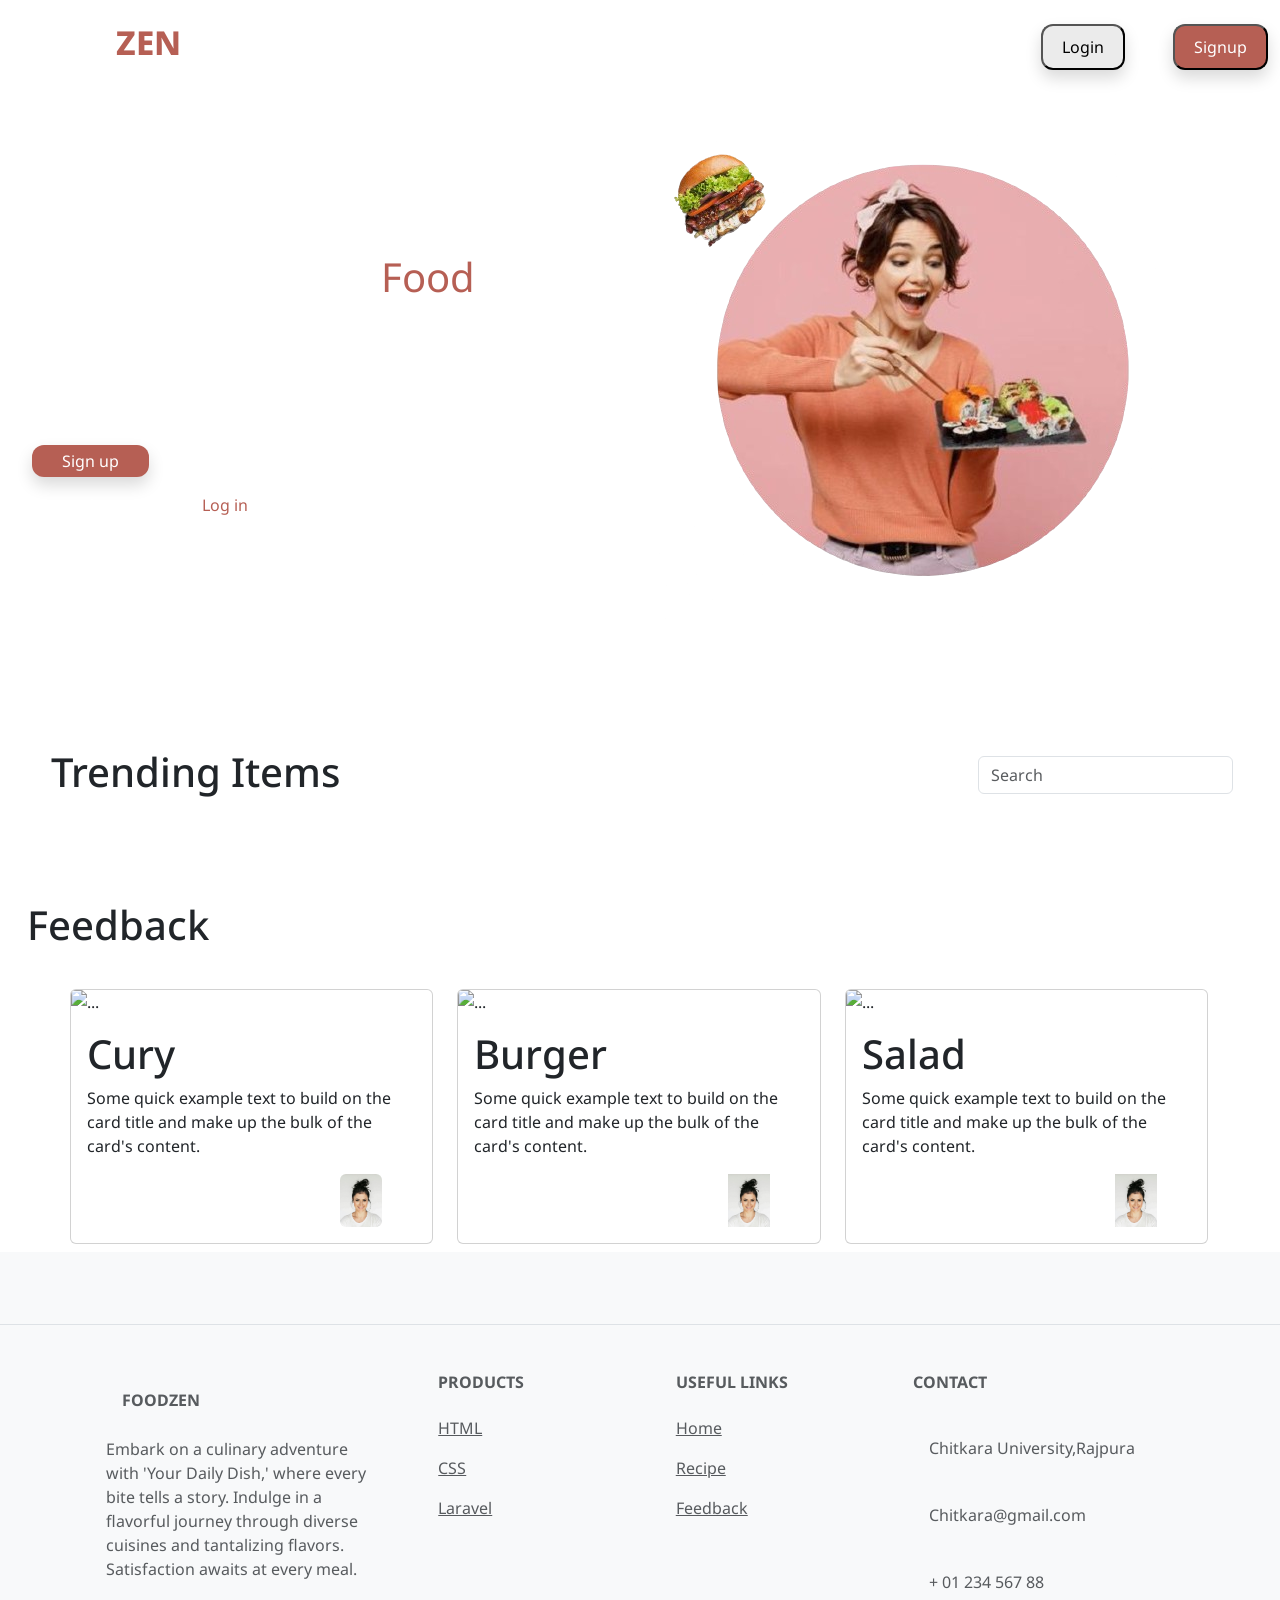
==== commit 095f5faf: "add some styling" ====
--- a/index.html
+++ b/index.html
@@ -4,7 +4,7 @@
 <head>
   <meta charset="UTF-8" />
   <meta name="viewport" content="width=device-width, initial-scale=1.0" />
-  <title>Document</title>
+  <title>FoodZen</title>
   <link rel="stylesheet" href="front.css" />
   <link rel="preconnect" href="https://fonts.googleapis.com" />
   <link rel="preconnect" href="https://fonts.gstatic.com" crossorigin />
@@ -170,7 +170,9 @@
     </div>
 
     <div class="container">
-      <div id="recipeContainer" class="row gy-3"></div>
+      <div id="recipeContainer" class="row gy-3">
+
+      </div>
     </div>
     <div id="overlay" onclick="hidePopDiv()"></div>
 
@@ -289,29 +291,29 @@
     <section class="d-flex justify-content-center justify-content-lg-between p-4 border-bottom">
       <!-- Left -->
       <div class="me-5 d-none d-lg-block">
-        <span>Get connected with us on social networks:</span>
+
       </div>
       <!-- Left -->
 
       <!-- Right -->
       <div>
         <a href="" class="me-4 text-reset">
-          <i class="fab fa-facebook-f"></i>
+          <i class="fab fa-facebook-f" style="color: blue;"></i>
         </a>
         <a href="" class="me-4 text-reset">
           <i class="fab fa-twitter"></i>
         </a>
         <a href="" class="me-4 text-reset">
-          <i class="fab fa-google"></i>
-        </a>
-        <a href="" class="me-4 text-reset">
-          <i class="fab fa-instagram"></i>
-        </a>
-        <a href="" class="me-4 text-reset">
-          <i class="fab fa-linkedin"></i>
-        </a>
-        <a href="" class="me-4 text-reset">
-          <i class="fab fa-github"></i>
+          <i class="fab fa-google" style="color: goldenrod;"></i>
+        </a>
+        <a href="" class="me-4 text-reset">
+          <i class="fab fa-instagram" style="color: red;"></i>
+        </a>
+        <a href="" class="me-4 text-reset">
+          <i class="fab fa-linkedin" style="color: blue;"></i>
+        </a>
+        <a href="" class="me-4 text-reset">
+          <i class="fab fa-github" style="color: black;"></i>
         </a>
       </div>
       <!-- Right -->
@@ -327,11 +329,13 @@
           <div class="col-md-3 col-lg-4 col-xl-3 mx-auto mb-4">
             <!-- Content -->
             <h6 class="text-uppercase fw-bold mb-4">
-              <i class="fas fa-gem me-3"></i>Company name
+              <i class="fas fa-gem me-3" style="color: #b65f54;"></i>FoodZen
             </h6>
             <p>
-              Here you can use rows and columns to organize your footer content. Lorem ipsum
-              dolor sit amet, consectetur adipisicing elit.
+              Embark on a culinary adventure with 'Your Daily Dish,' where every
+              bite tells a story. Indulge in a flavorful journey through diverse
+              cuisines and tantalizing flavors. Satisfaction awaits at every
+              meal.
             </p>
           </div>
           <!-- Grid column -->
@@ -343,13 +347,13 @@
               Products
             </h6>
             <p>
-              <a href="#!" class="text-reset">Angular</a>
-            </p>
-            <p>
-              <a href="#!" class="text-reset">React</a>
-            </p>
-            <p>
-              <a href="#!" class="text-reset">Vue</a>
+              <a href="#!" class="text-reset">HTML</a>
+            </p>
+            <p>
+              <a href="#!" class="text-reset">CSS</a>
+            </p>
+            <p>
+              <a href="#!" class="text-reset"></a>
             </p>
             <p>
               <a href="#!" class="text-reset">Laravel</a>
@@ -364,17 +368,15 @@
               Useful links
             </h6>
             <p>
-              <a href="#!" class="text-reset">Pricing</a>
-            </p>
-            <p>
-              <a href="#!" class="text-reset">Settings</a>
-            </p>
-            <p>
-              <a href="#!" class="text-reset">Orders</a>
-            </p>
-            <p>
-              <a href="#!" class="text-reset">Help</a>
-            </p>
+              <a href="#home" class="text-reset">Home</a>
+            </p>
+            <p>
+              <a href="#about" class="text-reset">Recipe</a>
+            </p>
+            <p>
+              <a href="#feedback" class="text-reset">Feedback</a>
+            </p>
+
           </div>
           <!-- Grid column -->
 
@@ -382,13 +384,13 @@
           <div class="col-md-4 col-lg-3 col-xl-3 mx-auto mb-md-0 mb-4">
             <!-- Links -->
             <h6 class="text-uppercase fw-bold mb-4">Contact</h6>
-            <p><i class="fas fa-home me-3"></i> New York, NY 10012, US</p>
-            <p>
-              <i class="fas fa-envelope me-3"></i>
-              info@example.com
-            </p>
-            <p><i class="fas fa-phone me-3"></i> + 01 234 567 88</p>
-            <p><i class="fas fa-print me-3"></i> + 01 234 567 89</p>
+            <p><i class="fas fa-home me-3" style="color: rgb(123, 10, 10);"></i>Chitkara University,Rajpura</p>
+            <p>
+              <i class="fas fa-envelope me-3" style="color: #b65f54;"></i>
+              Chitkara@gmail.com
+            </p>
+            <p><i class="fas fa-phone me-3 " style="color: green;"></i> + 01 234 567 88</p>
+
           </div>
           <!-- Grid column -->
         </div>
--- a/front.css
+++ b/front.css
@@ -14,7 +14,41 @@
 [hidden] {
   display: none;
 }
-
+.cardstyle{
+  width: 100%;
+  
+  .cardimage{
+    width: 100%;
+    height: 100%;
+    background-color: brown;
+  }
+}
+#shareButton{
+ background-color: #6d5f13;
+    padding: 9px 6px;
+    font-size: 18px;
+    color: white;
+    font-weight: 700;
+    outline: none;
+    border-radius: 20px;
+    border: none;
+}
+#shareButton::after{
+  /* background-color: #453d0e; */
+  background-color: pink;
+}
+#Ingredient li{
+  /* background-color: #6d5f13; */
+  gap: 2px;
+  list-style: square;
+  font-weight: 700;
+  
+}
+
+.card .cardstyle{
+  border-radius: 27px;
+  background-color: #b65f54;
+}
 .logodiv {
   margin: 10px 10px;
   
@@ -312,3 +346,117 @@
     }
   }
 } */
+
+/* CSS */
+.button-78 {
+  align-items: center;
+  appearance: none;
+  background-clip: padding-box;
+  background-color: initial;
+  background-image: none;
+  border-style: none;
+  box-sizing: border-box;
+  color: #fff;
+  cursor: pointer;
+  display: inline-block;
+  flex-direction: row;
+  flex-shrink: 0;
+  font-family: Eina01,sans-serif;
+  font-size: 13px;
+  font-weight: 800;
+  justify-content: center;
+  line-height: 24px;
+  margin: 0;
+  min-height: 64px;
+  outline: none;
+  overflow: visible;
+  padding: 12px 20px;
+  pointer-events: auto;
+  position: relative;
+  text-align: center;
+  text-decoration: none;
+  text-transform: none;
+  user-select: none;
+  -webkit-user-select: none;
+  touch-action: manipulation;
+  vertical-align: middle;
+  width: auto;
+  word-break: keep-all;
+  z-index: 0;
+}
+
+@media (min-width: 768px) {
+  .button-78 {
+    padding: 19px 32px;
+  }
+}
+
+.button-78:before,
+.button-78:after {
+  border-radius: 80px;
+}
+
+.button-78:before {
+  background-image: linear-gradient(92.83deg, #ff7426 0, #f93a13 100%);
+  content: "";
+  display: block;
+  height: 100%;
+  left: 0;
+  overflow: hidden;
+  position: absolute;
+  top: 0;
+  width: 100%;
+  z-index: -2;
+}
+
+.button-78:after {
+  background-color: initial;
+  background-image: linear-gradient(#541a0f 0, #0c0d0d 100%);
+  bottom: 4px;
+  content: "";
+  display: block;
+  left: 4px;
+  overflow: hidden;
+  position: absolute;
+  right: 4px;
+  top: 4px;
+  transition: all 100ms ease-out;
+  z-index: -1;
+}
+
+.button-78:hover:not(:disabled):before {
+  background: linear-gradient(92.83deg, rgb(255, 116, 38) 0%, rgb(249, 58, 19) 100%);
+}
+
+.button-78:hover:not(:disabled):after {
+  bottom: 0;
+  left: 0;
+  right: 0;
+  top: 0;
+  transition-timing-function: ease-in;
+  opacity: 0;
+}
+
+.button-78:active:not(:disabled) {
+  color: #ccc;
+}
+
+.button-78:active:not(:disabled):before {
+  background-image: linear-gradient(0deg, rgba(0, 0, 0, .2), rgba(0, 0, 0, .2)), linear-gradient(92.83deg, #ff7426 0, #f93a13 100%);
+}
+
+.button-78:active:not(:disabled):after {
+  background-image: linear-gradient(#541a0f 0, #0c0d0d 100%);
+  bottom: 4px;
+  left: 4px;
+  right: 4px;
+  top: 4px;
+}
+
+.button-78:disabled {
+  cursor: default;
+  opacity: .24;
+}
+#fudi{
+  color: white;
+}
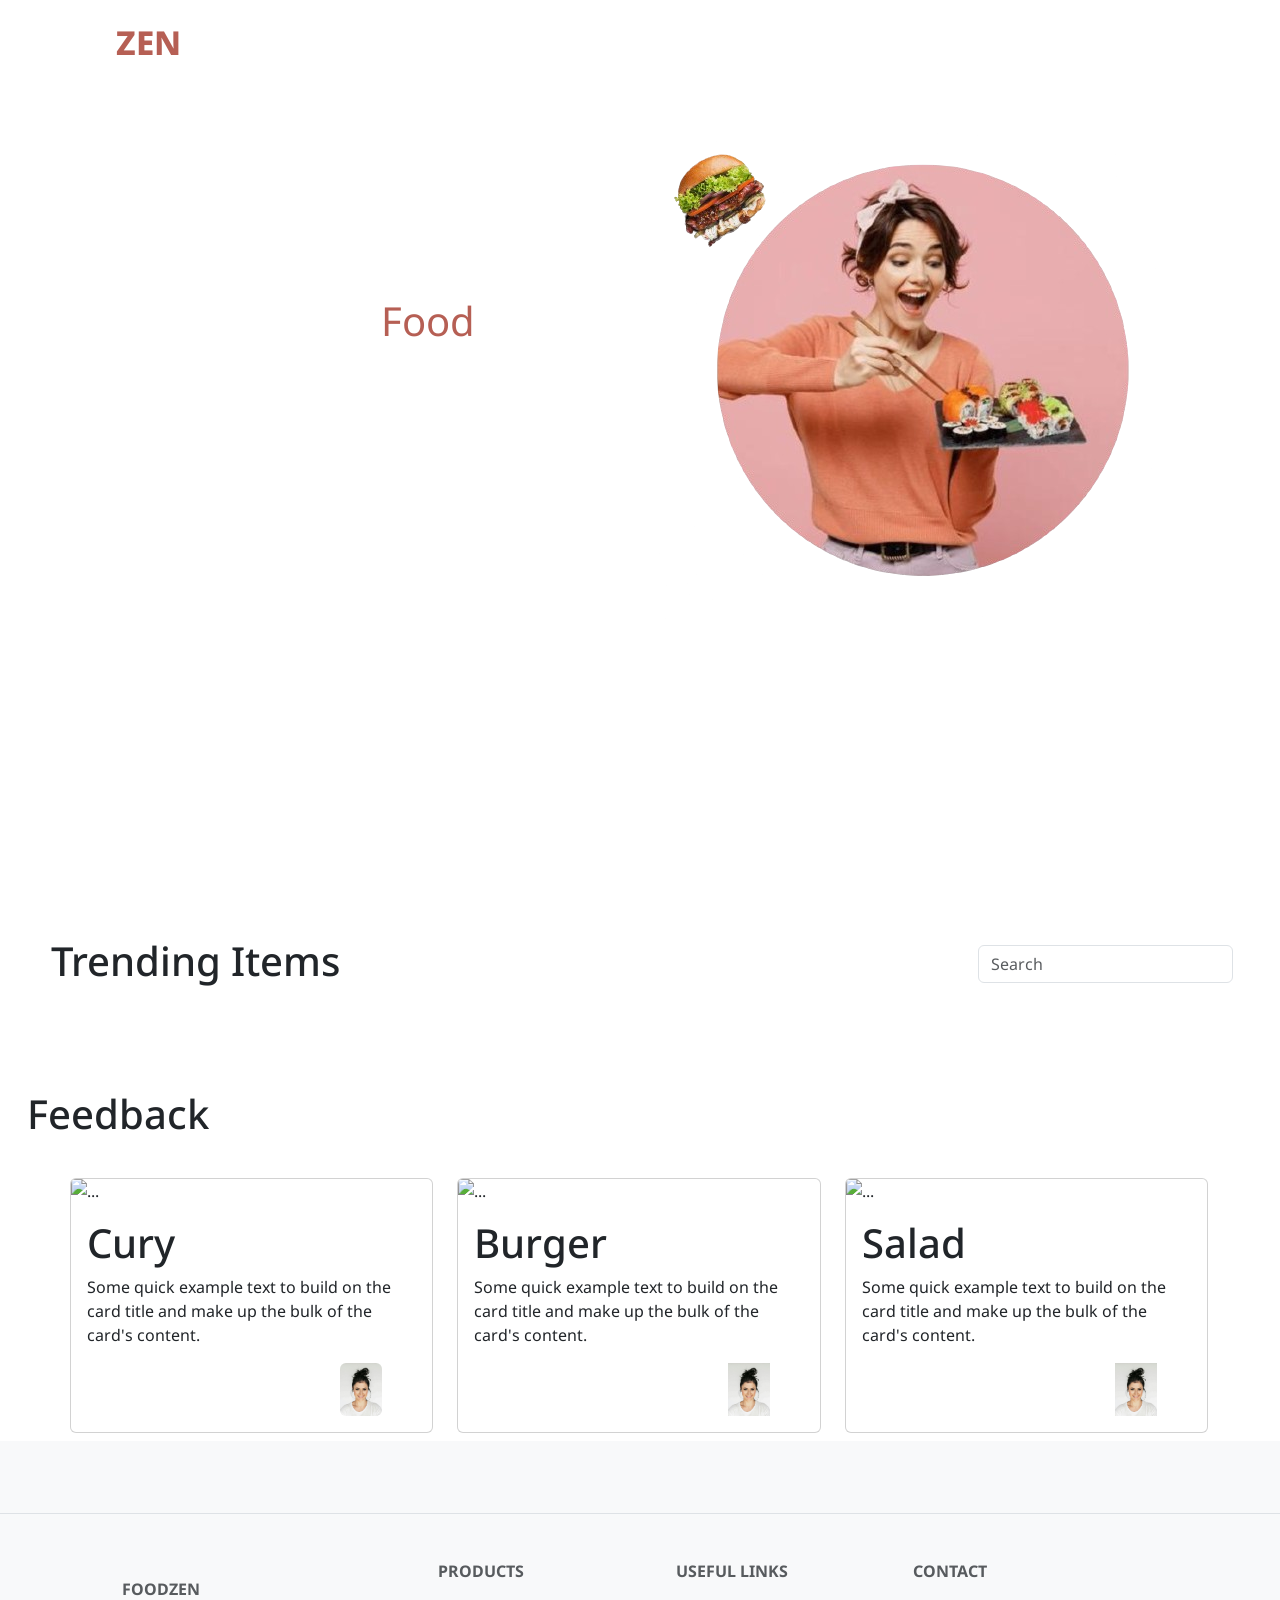
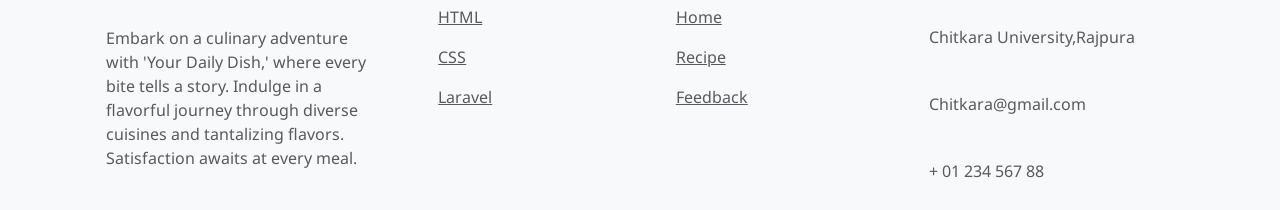
==== commit 1876bd0f: "fix for 1440px" ====
--- a/index.html
+++ b/index.html
@@ -78,6 +78,16 @@
     }
   }
 
+  @media (max-width:1440px) {
+    #about {
+      /* background-color: #FFD43B; */
+      margin-top: 21vh;
+
+    }
+  }
+
+
+
   #myVideo {
     position: absolute;
     top: 0;
@@ -105,7 +115,7 @@
           <span class="navbar-toggler-icon"></span>
         </button>
         <div class="collapse navbar-collapse" id="navbarSupportedContent">
-          <ul class="navbar-nav navmenu ms-auto mb-4 mb-lg-0 gap-5  ">
+          <ul class="navbar-nav  ms-auto mb-4 mb-lg-0 gap-5  ">
             <li class="nav-item ">
               <a class="nav-link active fs-4 fw-bold " aria-current="page" href="#home" style="color: white; ;">Home</a>
             </li>
@@ -117,8 +127,8 @@
             </li>
           </ul>
           <form class="d-flex gap-5" role="search">
-            <a href="#home"><button class="buttonsele1 shadow">Login</button></a>
-            <a href="#home"><button class="buttonsele2 shadow">Signup</button></a>
+            <!-- <a href="#home"><button class="buttonsele1 shadow">Login</button></a>
+            <a href="#home"><button class="buttonsele2 shadow">Signup</button></a> -->
           </form>
         </div>
       </div>
@@ -138,11 +148,11 @@
             cuisines and tantalizing flavors. Satisfaction awaits at every
             meal.
           </p>
-          <button class="leftsidebutton1 shadow mb-3">Sign up</button>
-          <p style="color: white;">
+          <!-- <button class="leftsidebutton1 shadow mb-3">Sign up</button> -->
+          <!-- <p style="color: white;">
             Do you have account?
             <a href="#" class="leftsidebutton">Log in </a>
-          </p>
+          </p> -->
         </div>
       </div>
       <div class="homeright ">
@@ -152,7 +162,7 @@
   </section>
   <!-- ABOUT SECTION -->
 
-  <section id="about">
+  <section id="about" class="">
     <div class="aboutdiv1">
       <div class="aboutleft">
         <h1>Trending Items</h1>
--- a/front.css
+++ b/front.css
@@ -22,6 +22,11 @@
     height: 100%;
     background-color: brown;
   }
+}
+
+#about{
+  /* background-color: #541a0f; */
+  margin-top: 2px;
 }
 #shareButton{
  background-color: #6d5f13;
